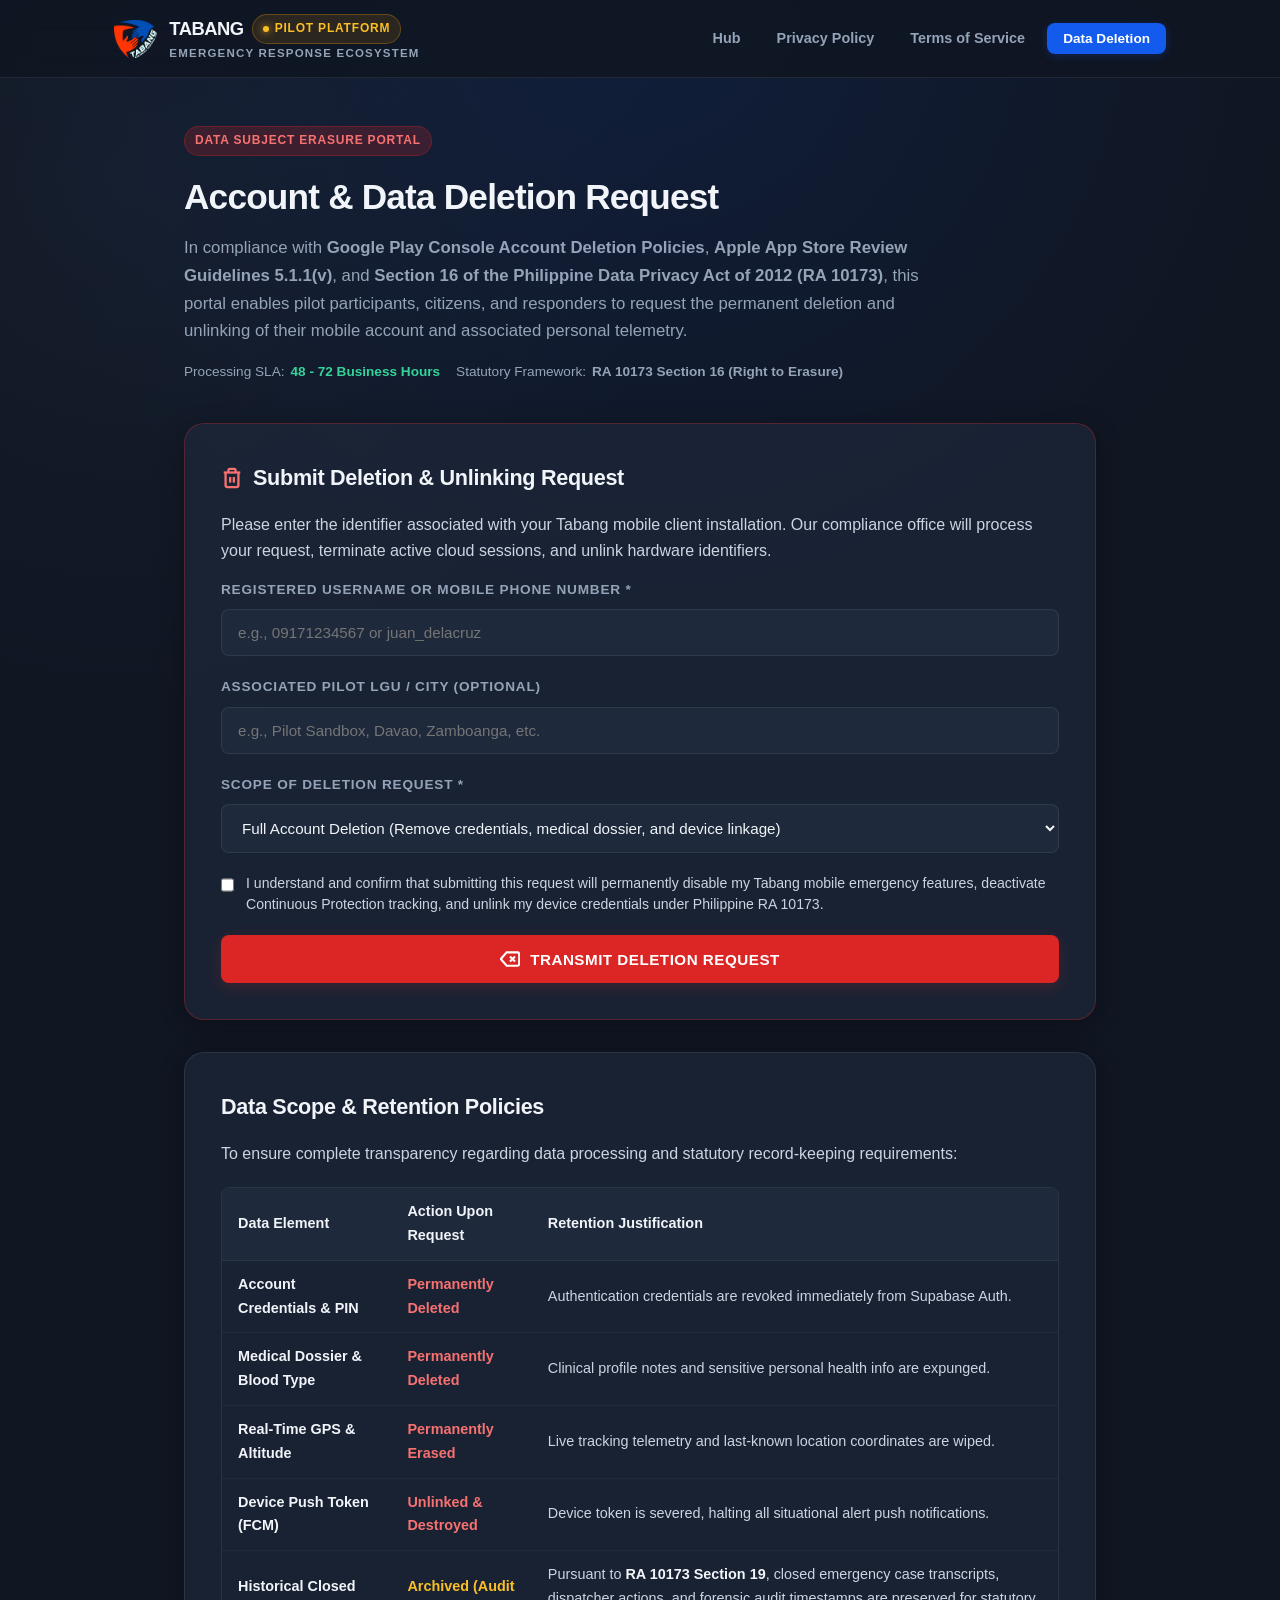
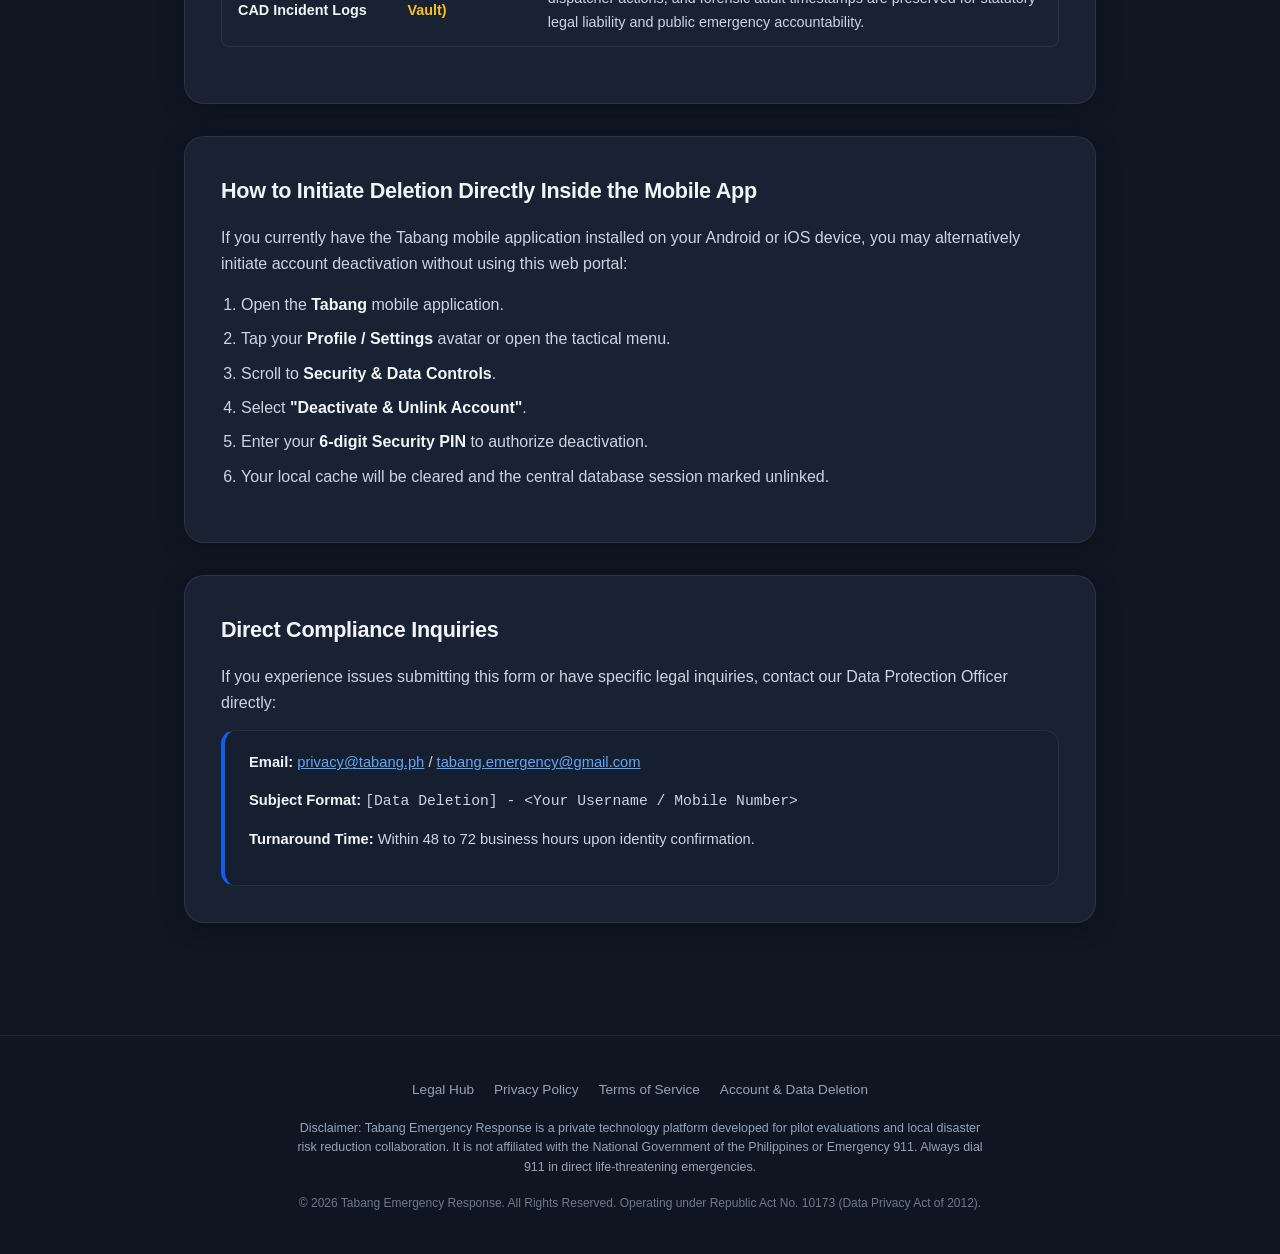
==== deletion.html @ be11c046 "feat: complete legal portal with Privacy Policy, Terms of Service, and Data Deletion form" ====
<!DOCTYPE html>
<html lang="en">
<head>
  <meta charset="UTF-8">
  <meta name="viewport" content="width=device-width, initial-scale=1.0">
  <title>Account & Data Deletion Request - Tabang</title>
  <link rel="stylesheet" href="styles.css">
  <link rel="icon" type="image/png" href="assets/logo_bb_small.png">
</head>
<body>

  <!-- NAVIGATION -->
  <header class="navbar">
    <div class="nav-container">
      <a href="index.html" class="nav-brand">
        <img src="assets/logo_bb.png" alt="Tabang Logo" class="nav-logo">
        <div>
          <div class="nav-brand-title">
            TABANG
            <span class="pill-badge pill-pilot">PILOT PLATFORM</span>
          </div>
          <div class="nav-brand-subtitle">Emergency Response Ecosystem</div>
        </div>
      </a>
      <nav>
        <ul class="nav-links">
          <li><a href="index.html" class="nav-link">Hub</a></li>
          <li><a href="privacy.html" class="nav-link">Privacy Policy</a></li>
          <li><a href="terms.html" class="nav-link">Terms of Service</a></li>
          <li><a href="deletion.html" class="nav-btn-highlight active">Data Deletion</a></li>
        </ul>
      </nav>
    </div>
  </header>

  <!-- MAIN WRAPPER -->
  <main class="main-wrapper">
    <div class="hero-header">
      <div class="pill-badge pill-red">DATA SUBJECT ERASURE PORTAL</div>
      <h1>Account & Data Deletion Request</h1>
      <p>
        In compliance with <strong>Google Play Console Account Deletion Policies</strong>, <strong>Apple App Store Review Guidelines 5.1.1(v)</strong>, and <strong>Section 16 of the Philippine Data Privacy Act of 2012 (RA 10173)</strong>, this portal enables pilot participants, citizens, and responders to request the permanent deletion and unlinking of their mobile account and associated personal telemetry.
      </p>
      <div class="meta-info">
        <div class="meta-item"><span>Processing SLA:</span> <strong style="color: #34d399;">48 - 72 Business Hours</strong></div>
        <div class="meta-item"><span>Statutory Framework:</span> <strong>RA 10173 Section 16 (Right to Erasure)</strong></div>
      </div>
    </div>

    <!-- SUBMISSION STATUS NOTICE CONTAINER -->
    <div id="deletionStatus"></div>

    <!-- INTERACTIVE SUBMISSION FORM CARD -->
    <section class="legal-card" style="border-color: rgba(220, 38, 38, 0.3);">
      <h2>
        <svg width="22" height="22" viewBox="0 0 24 24" fill="none" stroke="#f87171" stroke-width="2.5"><polyline points="3 6 5 6 21 6"></polyline><path d="M19 6v14a2 2 0 0 1-2 2H7a2 2 0 0 1-2-2V6m3 0V4a2 2 0 0 1 2-2h4a2 2 0 0 1 2 2v2"></path><line x1="10" y1="11" x2="10" y2="17"></line><line x1="14" y1="11" x2="14" y2="17"></line></svg>
        Submit Deletion & Unlinking Request
      </h2>
      <p>
        Please enter the identifier associated with your Tabang mobile client installation. Our compliance office will process your request, terminate active cloud sessions, and unlink hardware identifiers.
      </p>

      <form id="deletionForm">
        <div class="form-group">
          <label class="form-label" for="userIdentifier">Registered Username or Mobile Phone Number *</label>
          <input type="text" id="userIdentifier" class="form-input" placeholder="e.g., 09171234567 or juan_delacruz" required>
        </div>

        <div class="form-group">
          <label class="form-label" for="lguName">Associated Pilot LGU / City (Optional)</label>
          <input type="text" id="lguName" class="form-input" placeholder="e.g., Pilot Sandbox, Davao, Zamboanga, etc.">
        </div>

        <div class="form-group">
          <label class="form-label" for="requestType">Scope of Deletion Request *</label>
          <select id="requestType" class="form-select">
            <option value="FULL_ACCOUNT_DELETION">Full Account Deletion (Remove credentials, medical dossier, and device linkage)</option>
            <option value="DEVICE_UNLINK">Device Unlinking (Disconnect smartphone and clear FCM push tokens)</option>
            <option value="HEALTH_TELEMETRY_ERASURE">Medical Dossier Erasure (Clear blood type and medical history notes)</option>
          </select>
        </div>

        <div class="form-checkbox-wrapper">
          <input type="checkbox" id="confirmCheck" class="form-checkbox" required>
          <label class="form-checkbox-label" for="confirmCheck">
            I understand and confirm that submitting this request will permanently disable my Tabang mobile emergency features, deactivate Continuous Protection tracking, and unlink my device credentials under Philippine RA 10173.
          </label>
        </div>

        <button type="submit" class="btn-submit">
          <svg width="20" height="20" viewBox="0 0 24 24" fill="none" stroke="currentColor" stroke-width="2.5"><path d="M21 4H8l-7 8 7 8h13a2 2 0 0 0 2-2V6a2 2 0 0 0-2-2z"></path><line x1="18" y1="9" x2="12" y2="15"></line><line x1="12" y1="9" x2="18" y2="15"></line></svg>
          Transmit Deletion Request
        </button>
      </form>
    </section>

    <!-- WHAT GETS DELETED VS WHAT IS RETAINED -->
    <section class="legal-card">
      <h2>Data Scope & Retention Policies</h2>
      <p>
        To ensure complete transparency regarding data processing and statutory record-keeping requirements:
      </p>

      <div class="data-table-wrapper">
        <table class="data-table">
          <thead>
            <tr>
              <th>Data Element</th>
              <th>Action Upon Request</th>
              <th>Retention Justification</th>
            </tr>
          </thead>
          <tbody>
            <tr>
              <td><strong>Account Credentials & PIN</strong></td>
              <td><span style="color: #f87171; font-weight: bold;">Permanently Deleted</span></td>
              <td>Authentication credentials are revoked immediately from Supabase Auth.</td>
            </tr>
            <tr>
              <td><strong>Medical Dossier & Blood Type</strong></td>
              <td><span style="color: #f87171; font-weight: bold;">Permanently Deleted</span></td>
              <td>Clinical profile notes and sensitive personal health info are expunged.</td>
            </tr>
            <tr>
              <td><strong>Real-Time GPS & Altitude</strong></td>
              <td><span style="color: #f87171; font-weight: bold;">Permanently Erased</span></td>
              <td>Live tracking telemetry and last-known location coordinates are wiped.</td>
            </tr>
            <tr>
              <td><strong>Device Push Token (FCM)</strong></td>
              <td><span style="color: #f87171; font-weight: bold;">Unlinked & Destroyed</span></td>
              <td>Device token is severed, halting all situational alert push notifications.</td>
            </tr>
            <tr>
              <td><strong>Historical Closed CAD Incident Logs</strong></td>
              <td><span style="color: #fbbf24; font-weight: bold;">Archived (Audit Vault)</span></td>
              <td>Pursuant to <strong>RA 10173 Section 19</strong>, closed emergency case transcripts, dispatcher actions, and forensic audit timestamps are preserved for statutory legal liability and public emergency accountability.</td>
            </tr>
          </tbody>
        </table>
      </div>
    </section>

    <!-- ALTERNATIVE IN-APP METHOD -->
    <section class="legal-card">
      <h2>How to Initiate Deletion Directly Inside the Mobile App</h2>
      <p>
        If you currently have the Tabang mobile application installed on your Android or iOS device, you may alternatively initiate account deactivation without using this web portal:
      </p>
      <ol>
        <li>Open the <strong>Tabang</strong> mobile application.</li>
        <li>Tap your <strong>Profile / Settings</strong> avatar or open the tactical menu.</li>
        <li>Scroll to <strong>Security & Data Controls</strong>.</li>
        <li>Select <strong>"Deactivate & Unlink Account"</strong>.</li>
        <li>Enter your <strong>6-digit Security PIN</strong> to authorize deactivation.</li>
        <li>Your local cache will be cleared and the central database session marked unlinked.</li>
      </ol>
    </section>

    <!-- COMPLIANCE CONTACT -->
    <section class="legal-card">
      <h2>Direct Compliance Inquiries</h2>
      <p>
        If you experience issues submitting this form or have specific legal inquiries, contact our Data Protection Officer directly:
      </p>
      <div class="callout-box" style="margin-bottom: 0;">
        <p><strong>Email:</strong> <a href="mailto:privacy@tabang.ph" style="color: #60a5fa;">privacy@tabang.ph</a> / <a href="mailto:tabang.emergency@gmail.com" style="color: #60a5fa;">tabang.emergency@gmail.com</a></p>
        <p><strong>Subject Format:</strong> <code>[Data Deletion] - &lt;Your Username / Mobile Number&gt;</code></p>
        <p><strong>Turnaround Time:</strong> Within 48 to 72 business hours upon identity confirmation.</p>
      </div>
    </section>
  </main>

  <!-- FOOTER -->
  <footer class="footer">
    <div class="footer-container">
      <ul class="footer-links">
        <li><a href="index.html">Legal Hub</a></li>
        <li><a href="privacy.html">Privacy Policy</a></li>
        <li><a href="terms.html">Terms of Service</a></li>
        <li><a href="deletion.html">Account & Data Deletion</a></li>
      </ul>
      <p class="footer-disclaimer">
        Disclaimer: Tabang Emergency Response is a private technology platform developed for pilot evaluations and local disaster risk reduction collaboration. It is not affiliated with the National Government of the Philippines or Emergency 911. Always dial 911 in direct life-threatening emergencies.
      </p>
      <div class="footer-copy">
        &copy; 2026 Tabang Emergency Response. All Rights Reserved. Operating under Republic Act No. 10173 (Data Privacy Act of 2012).
      </div>
    </div>
  </footer>

  <script src="script.js"></script>
</body>
</html>
---- styles.css ----
:root {
  --bg-dark: #101622;
  --bg-surface: #1e293b;
  --bg-surface-elevated: #161f30;
  --bg-card: rgba(30, 41, 59, 0.7);
  --border-subtle: rgba(255, 255, 255, 0.08);
  --border-active: rgba(19, 91, 236, 0.4);
  
  --primary-blue: #135bec;
  --primary-blue-hover: #1d68fc;
  --primary-blue-glow: rgba(19, 91, 236, 0.25);
  
  --accent-red: #dc2626;
  --accent-red-glow: rgba(220, 38, 38, 0.2);
  --accent-amber: #f59e0b;
  --accent-green: #10b981;
  
  --text-primary: #f1f5f9;
  --text-secondary: #cbd5e1;
  --text-muted: #94a3b8;
  
  --radius-sm: 8px;
  --radius-md: 14px;
  --radius-lg: 20px;
  --radius-full: 9999px;
  
  --font-family: -apple-system, BlinkMacSystemFont, 'Segoe UI', Roboto, Helvetica, Arial, sans-serif;
  --font-mono: ui-monospace, SFMono-Regular, Menlo, Monaco, Consolas, monospace;
}

* {
  box-sizing: border-box;
  margin: 0;
  padding: 0;
}

html {
  scroll-behavior: smooth;
}

body {
  background-color: var(--bg-dark);
  background-image: 
    radial-gradient(circle at 50% 0%, rgba(19, 91, 236, 0.12) 0%, transparent 60%),
    radial-gradient(circle at 10% 20%, rgba(30, 41, 59, 0.4) 0%, transparent 40%);
  background-attachment: fixed;
  color: var(--text-secondary);
  font-family: var(--font-family);
  font-size: 16px;
  line-height: 1.65;
  min-height: 100vh;
  display: flex;
  flex-direction: column;
  -webkit-font-smoothing: antialiased;
}

/* NAVBAR */
.navbar {
  position: sticky;
  top: 0;
  z-index: 100;
  background: rgba(16, 22, 34, 0.85);
  backdrop-filter: blur(16px);
  -webkit-backdrop-filter: blur(16px);
  border-bottom: 1px solid var(--border-subtle);
}

.nav-container {
  max-width: 1100px;
  margin: 0 auto;
  padding: 14px 24px;
  display: flex;
  align-items: center;
  justify-content: space-between;
}

.nav-brand {
  display: flex;
  align-items: center;
  gap: 12px;
  text-decoration: none;
  color: var(--text-primary);
}

.nav-logo {
  height: 38px;
  width: auto;
  object-fit: contain;
}

.nav-brand-title {
  font-size: 1.15rem;
  font-weight: 900;
  letter-spacing: -0.5px;
  color: var(--text-primary);
  display: flex;
  align-items: center;
  gap: 8px;
}

.nav-brand-subtitle {
  font-size: 0.72rem;
  font-weight: 700;
  letter-spacing: 1.2px;
  text-transform: uppercase;
  color: var(--text-muted);
}

.nav-links {
  display: flex;
  align-items: center;
  gap: 8px;
  list-style: none;
}

.nav-link {
  color: var(--text-muted);
  text-decoration: none;
  font-size: 0.9rem;
  font-weight: 600;
  padding: 8px 14px;
  border-radius: var(--radius-sm);
  transition: all 0.2s ease;
}

.nav-link:hover {
  color: var(--text-primary);
  background: rgba(255, 255, 255, 0.05);
}

.nav-link.active {
  color: var(--text-primary);
  background: var(--bg-surface);
  border: 1px solid var(--border-active);
}

.nav-btn-highlight {
  color: #fff;
  background: var(--primary-blue);
  border-radius: var(--radius-sm);
  padding: 8px 16px;
  font-weight: 700;
  font-size: 0.85rem;
  text-decoration: none;
  transition: all 0.2s ease;
  box-shadow: 0 2px 10px var(--primary-blue-glow);
}

.nav-btn-highlight:hover {
  background: var(--primary-blue-hover);
  box-shadow: 0 4px 16px var(--primary-blue-glow);
  transform: translateY(-1px);
}

/* BADGES & PILLS */
.pill-badge {
  display: inline-flex;
  align-items: center;
  gap: 6px;
  font-size: 0.75rem;
  font-weight: 700;
  text-transform: uppercase;
  letter-spacing: 0.8px;
  padding: 4px 10px;
  border-radius: var(--radius-full);
}

.pill-pilot {
  background: rgba(245, 158, 11, 0.12);
  color: #fbbf24;
  border: 1px solid rgba(245, 158, 11, 0.3);
}

.pill-pilot::before {
  content: "";
  display: inline-block;
  width: 6px;
  height: 6px;
  border-radius: 50%;
  background: #fbbf24;
  box-shadow: 0 0 8px #fbbf24;
}

.pill-legal {
  background: rgba(19, 91, 236, 0.12);
  color: #60a5fa;
  border: 1px solid var(--border-active);
}

.pill-red {
  background: var(--accent-red-glow);
  color: #f87171;
  border: 1px solid rgba(220, 38, 38, 0.3);
}

/* MAIN CONTAINER */
.main-wrapper {
  max-width: 960px;
  margin: 0 auto;
  padding: 48px 24px 80px;
  flex: 1;
  width: 100%;
}

/* HERO SECTION */
.hero-header {
  margin-bottom: 40px;
  text-align: left;
}

.hero-header h1 {
  font-size: 2.2rem;
  font-weight: 900;
  letter-spacing: -0.8px;
  color: var(--text-primary);
  margin-top: 12px;
  margin-bottom: 8px;
}

.hero-header p {
  color: var(--text-muted);
  font-size: 1.05rem;
  max-width: 780px;
}

.meta-info {
  display: flex;
  flex-wrap: wrap;
  align-items: center;
  gap: 16px;
  margin-top: 16px;
  font-size: 0.85rem;
  color: var(--text-muted);
}

.meta-item {
  display: flex;
  align-items: center;
  gap: 6px;
}

/* NOTICE / ALERT BOXES */
.callout-box {
  background: var(--bg-surface-elevated);
  border: 1px solid var(--border-subtle);
  border-left: 4px solid var(--primary-blue);
  border-radius: var(--radius-md);
  padding: 20px 24px;
  margin-bottom: 32px;
}

.callout-box.pilot-warning {
  border-left-color: var(--accent-amber);
  background: rgba(245, 158, 11, 0.05);
  border-color: rgba(245, 158, 11, 0.2);
}

.callout-box.danger {
  border-left-color: var(--accent-red);
  background: rgba(220, 38, 38, 0.05);
  border-color: rgba(220, 38, 38, 0.2);
}

.callout-title {
  font-size: 0.95rem;
  font-weight: 800;
  text-transform: uppercase;
  letter-spacing: 0.6px;
  color: var(--text-primary);
  margin-bottom: 6px;
  display: flex;
  align-items: center;
  gap: 8px;
}

.callout-box.pilot-warning .callout-title {
  color: #fbbf24;
}

.callout-box.danger .callout-title {
  color: #f87171;
}

.callout-box p {
  font-size: 0.92rem;
  line-height: 1.6;
  color: var(--text-secondary);
}

/* CARDS & CONTENT SECTIONS */
.legal-card {
  background: var(--bg-card);
  border: 1px solid var(--border-subtle);
  border-radius: var(--radius-lg);
  padding: 36px;
  margin-bottom: 32px;
  box-shadow: 0 4px 24px rgba(0, 0, 0, 0.3);
}

.legal-card h2 {
  font-size: 1.35rem;
  font-weight: 800;
  color: var(--text-primary);
  letter-spacing: -0.3px;
  margin-top: 0;
  margin-bottom: 16px;
  display: flex;
  align-items: center;
  gap: 10px;
}

.legal-card h3 {
  font-size: 1.1rem;
  font-weight: 700;
  color: var(--text-primary);
  margin-top: 24px;
  margin-bottom: 10px;
}

.legal-card p {
  margin-bottom: 14px;
  color: var(--text-secondary);
}

.legal-card ul, .legal-card ol {
  margin-left: 20px;
  margin-bottom: 16px;
}

.legal-card li {
  margin-bottom: 8px;
  color: var(--text-secondary);
}

.legal-card strong {
  color: var(--text-primary);
}

/* TABLE STYLING */
.data-table-wrapper {
  overflow-x: auto;
  margin: 20px 0;
  border-radius: var(--radius-sm);
  border: 1px solid var(--border-subtle);
}

table.data-table {
  width: 100%;
  border-collapse: collapse;
  font-size: 0.9rem;
  text-align: left;
}

table.data-table th {
  background: var(--bg-surface);
  color: var(--text-primary);
  font-weight: 700;
  padding: 12px 16px;
  border-bottom: 1px solid var(--border-subtle);
}

table.data-table td {
  padding: 12px 16px;
  border-bottom: 1px solid rgba(255, 255, 255, 0.04);
  color: var(--text-secondary);
}

table.data-table tr:last-child td {
  border-bottom: none;
}

/* FORMS */
.form-group {
  margin-bottom: 20px;
}

.form-label {
  display: block;
  font-size: 0.85rem;
  font-weight: 700;
  text-transform: uppercase;
  letter-spacing: 0.8px;
  color: var(--text-muted);
  margin-bottom: 8px;
}

.form-input, .form-select, .form-textarea {
  width: 100%;
  padding: 14px 16px;
  background: var(--bg-surface);
  border: 1px solid var(--border-subtle);
  border-radius: var(--radius-sm);
  color: var(--text-primary);
  font-family: inherit;
  font-size: 0.95rem;
  transition: all 0.2s ease;
}

.form-input:focus, .form-select:focus, .form-textarea:focus {
  outline: none;
  border-color: var(--primary-blue);
  box-shadow: 0 0 0 3px var(--primary-blue-glow);
  background: #192233;
}

.form-textarea {
  min-height: 100px;
  resize: vertical;
}

.form-checkbox-wrapper {
  display: flex;
  align-items: flex-start;
  gap: 12px;
  margin: 20px 0;
}

.form-checkbox {
  width: 18px;
  height: 18px;
  margin-top: 3px;
  accent-color: var(--primary-blue);
  cursor: pointer;
}

.form-checkbox-label {
  font-size: 0.88rem;
  color: var(--text-secondary);
  cursor: pointer;
  line-height: 1.5;
}

.btn-submit {
  display: inline-flex;
  align-items: center;
  justify-content: center;
  gap: 10px;
  width: 100%;
  padding: 14px 24px;
  background: var(--accent-red);
  color: #fff;
  border: none;
  border-radius: var(--radius-sm);
  font-size: 0.95rem;
  font-weight: 800;
  letter-spacing: 0.5px;
  text-transform: uppercase;
  cursor: pointer;
  transition: all 0.2s ease;
  box-shadow: 0 4px 16px var(--accent-red-glow);
}

.btn-submit:hover {
  background: #ef4444;
  transform: translateY(-1px);
}

/* HUB TILES */
.hub-grid {
  display: grid;
  grid-template-columns: repeat(auto-fit, minmax(280px, 1fr));
  gap: 20px;
  margin: 32px 0;
}

.hub-card {
  background: var(--bg-surface-elevated);
  border: 1px solid var(--border-subtle);
  border-radius: var(--radius-md);
  padding: 24px;
  text-decoration: none;
  color: inherit;
  transition: all 0.2s ease;
  display: flex;
  flex-direction: column;
  justify-content: space-between;
}

.hub-card:hover {
  border-color: var(--border-active);
  transform: translateY(-3px);
  box-shadow: 0 8px 24px rgba(0, 0, 0, 0.4);
}

.hub-icon {
  font-size: 2rem;
  margin-bottom: 12px;
}

.hub-title {
  font-size: 1.2rem;
  font-weight: 800;
  color: var(--text-primary);
  margin-bottom: 8px;
}

.hub-desc {
  font-size: 0.88rem;
  color: var(--text-muted);
  line-height: 1.5;
  margin-bottom: 16px;
  flex: 1;
}

.hub-action {
  font-size: 0.82rem;
  font-weight: 700;
  color: #60a5fa;
  text-transform: uppercase;
  letter-spacing: 0.6px;
  display: flex;
  align-items: center;
  gap: 4px;
}

/* FOOTER */
.footer {
  background: rgba(16, 22, 34, 0.95);
  border-top: 1px solid var(--border-subtle);
  padding: 40px 24px;
  margin-top: auto;
}

.footer-container {
  max-width: 1100px;
  margin: 0 auto;
  display: flex;
  flex-direction: column;
  align-items: center;
  text-align: center;
  gap: 16px;
}

.footer-links {
  display: flex;
  flex-wrap: wrap;
  justify-content: center;
  gap: 20px;
  list-style: none;
}

.footer-links a {
  color: var(--text-muted);
  text-decoration: none;
  font-size: 0.85rem;
  transition: color 0.2s;
}

.footer-links a:hover {
  color: var(--text-primary);
}

.footer-disclaimer {
  font-size: 0.78rem;
  color: var(--text-muted);
  max-width: 700px;
  line-height: 1.6;
}

.footer-copy {
  font-size: 0.75rem;
  color: var(--text-muted);
  opacity: 0.7;
}

/* RESPONSIVE */
@media (max-width: 768px) {
  .nav-container {
    flex-direction: column;
    gap: 14px;
    align-items: flex-start;
  }
  
  .nav-links {
    width: 100%;
    overflow-x: auto;
    padding-bottom: 4px;
  }
  
  .hero-header h1 {
    font-size: 1.75rem;
  }
  
  .legal-card {
    padding: 24px;
  }
}
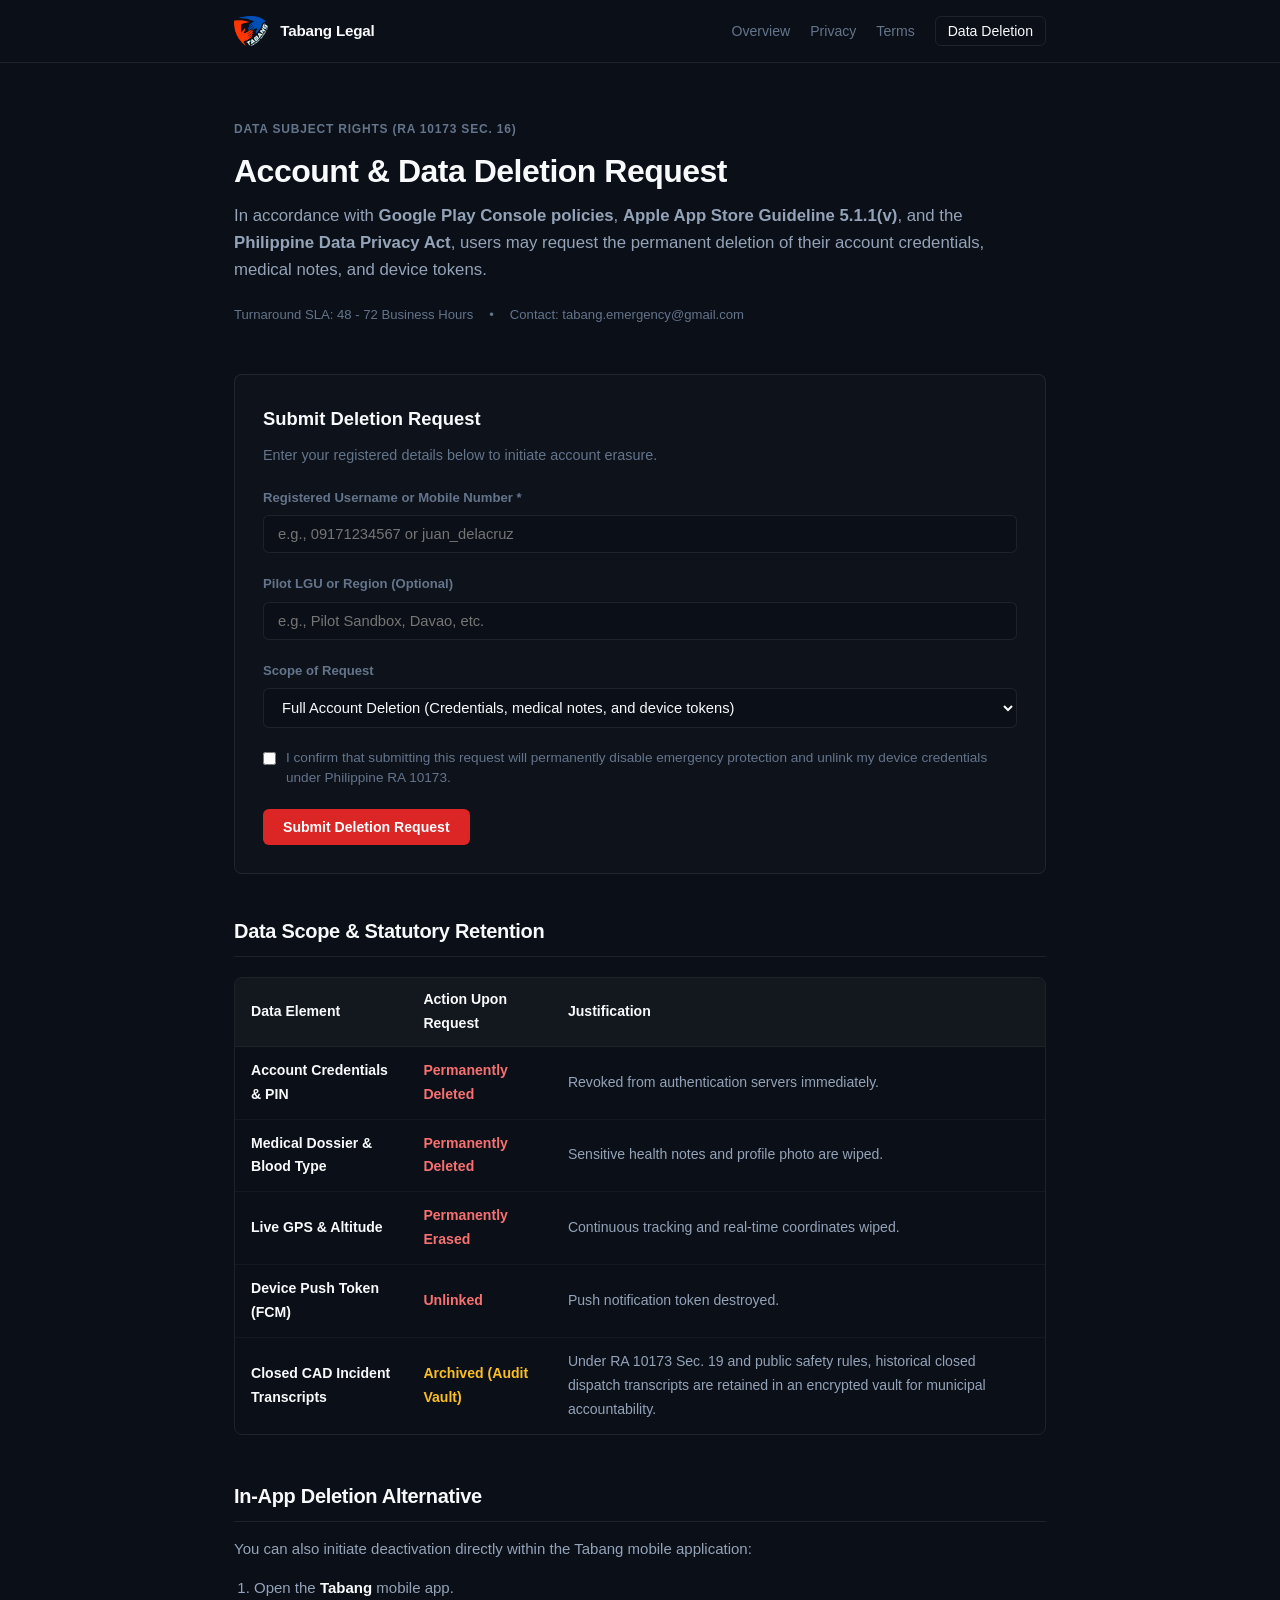
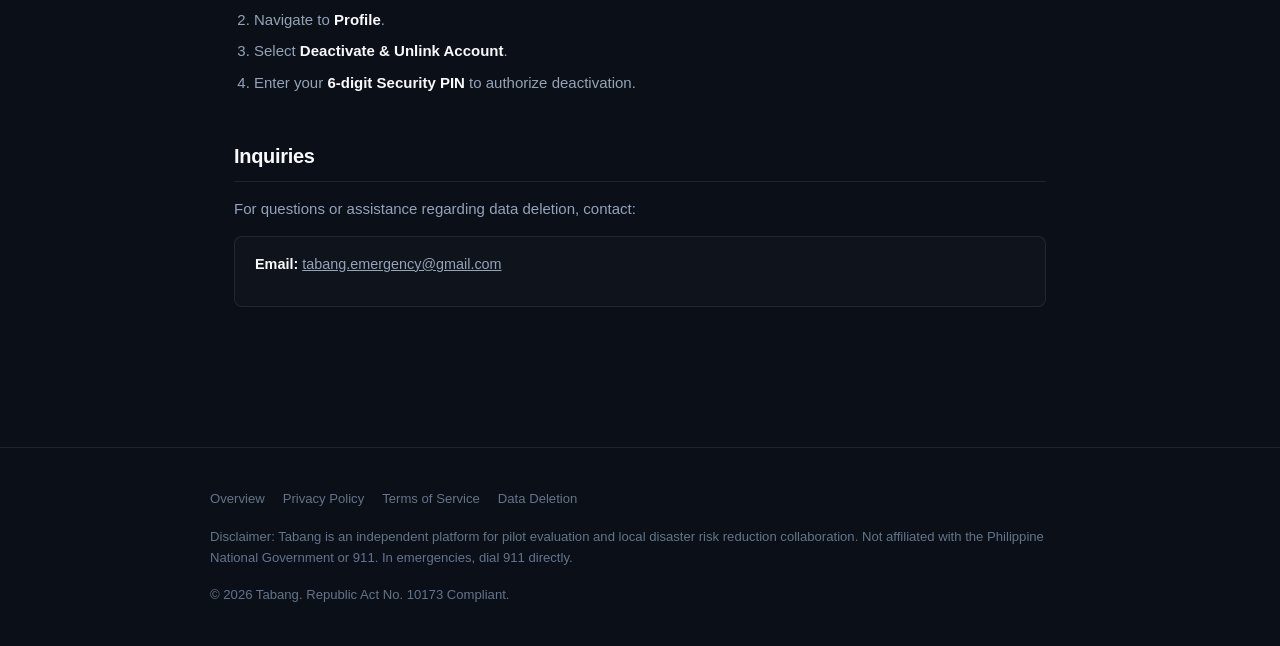
==== commit 7bfc808b: "refactor: apply minimalist aesthetic and consolidate contact to tabang.emergency@gmail.com" ====
--- a/deletion.html
+++ b/deletion.html
@@ -3,170 +3,144 @@
 <head>
   <meta charset="UTF-8">
   <meta name="viewport" content="width=device-width, initial-scale=1.0">
-  <title>Account & Data Deletion Request - Tabang</title>
+  <title>Account & Data Deletion - Tabang</title>
   <link rel="stylesheet" href="styles.css">
   <link rel="icon" type="image/png" href="assets/logo_bb_small.png">
 </head>
 <body>
 
-  <!-- NAVIGATION -->
+  <!-- NAVBAR -->
   <header class="navbar">
     <div class="nav-container">
       <a href="index.html" class="nav-brand">
         <img src="assets/logo_bb.png" alt="Tabang Logo" class="nav-logo">
-        <div>
-          <div class="nav-brand-title">
-            TABANG
-            <span class="pill-badge pill-pilot">PILOT PLATFORM</span>
-          </div>
-          <div class="nav-brand-subtitle">Emergency Response Ecosystem</div>
-        </div>
+        <span class="nav-brand-text">Tabang Legal</span>
       </a>
       <nav>
         <ul class="nav-links">
-          <li><a href="index.html" class="nav-link">Hub</a></li>
-          <li><a href="privacy.html" class="nav-link">Privacy Policy</a></li>
-          <li><a href="terms.html" class="nav-link">Terms of Service</a></li>
-          <li><a href="deletion.html" class="nav-btn-highlight active">Data Deletion</a></li>
+          <li><a href="index.html" class="nav-link">Overview</a></li>
+          <li><a href="privacy.html" class="nav-link">Privacy</a></li>
+          <li><a href="terms.html" class="nav-link">Terms</a></li>
+          <li><a href="deletion.html" class="nav-link-cta active">Data Deletion</a></li>
         </ul>
       </nav>
     </div>
   </header>
 
-  <!-- MAIN WRAPPER -->
+  <!-- MAIN CONTENT -->
   <main class="main-wrapper">
-    <div class="hero-header">
-      <div class="pill-badge pill-red">DATA SUBJECT ERASURE PORTAL</div>
+    <div class="header">
+      <div class="header-tag">Data Subject Rights (RA 10173 Sec. 16)</div>
       <h1>Account & Data Deletion Request</h1>
       <p>
-        In compliance with <strong>Google Play Console Account Deletion Policies</strong>, <strong>Apple App Store Review Guidelines 5.1.1(v)</strong>, and <strong>Section 16 of the Philippine Data Privacy Act of 2012 (RA 10173)</strong>, this portal enables pilot participants, citizens, and responders to request the permanent deletion and unlinking of their mobile account and associated personal telemetry.
+        In accordance with <strong>Google Play Console policies</strong>, <strong>Apple App Store Guideline 5.1.1(v)</strong>, and the <strong>Philippine Data Privacy Act</strong>, users may request the permanent deletion of their account credentials, medical notes, and device tokens.
       </p>
-      <div class="meta-info">
-        <div class="meta-item"><span>Processing SLA:</span> <strong style="color: #34d399;">48 - 72 Business Hours</strong></div>
-        <div class="meta-item"><span>Statutory Framework:</span> <strong>RA 10173 Section 16 (Right to Erasure)</strong></div>
+      <div class="header-meta">
+        <span>Turnaround SLA: 48 - 72 Business Hours</span>
+        <span>•</span>
+        <span>Contact: tabang.emergency@gmail.com</span>
       </div>
     </div>
 
-    <!-- SUBMISSION STATUS NOTICE CONTAINER -->
     <div id="deletionStatus"></div>
 
-    <!-- INTERACTIVE SUBMISSION FORM CARD -->
-    <section class="legal-card" style="border-color: rgba(220, 38, 38, 0.3);">
-      <h2>
-        <svg width="22" height="22" viewBox="0 0 24 24" fill="none" stroke="#f87171" stroke-width="2.5"><polyline points="3 6 5 6 21 6"></polyline><path d="M19 6v14a2 2 0 0 1-2 2H7a2 2 0 0 1-2-2V6m3 0V4a2 2 0 0 1 2-2h4a2 2 0 0 1 2 2v2"></path><line x1="10" y1="11" x2="10" y2="17"></line><line x1="14" y1="11" x2="14" y2="17"></line></svg>
-        Submit Deletion & Unlinking Request
-      </h2>
-      <p>
-        Please enter the identifier associated with your Tabang mobile client installation. Our compliance office will process your request, terminate active cloud sessions, and unlink hardware identifiers.
-      </p>
+    <!-- MINIMALIST FORM BOX -->
+    <div class="form-box">
+      <h2 style="font-size: 1.15rem; font-weight: 700; color: var(--text); margin-bottom: 8px;">Submit Deletion Request</h2>
+      <p style="font-size: 0.9rem; color: var(--text-muted); margin-bottom: 20px;">Enter your registered details below to initiate account erasure.</p>
 
       <form id="deletionForm">
         <div class="form-group">
-          <label class="form-label" for="userIdentifier">Registered Username or Mobile Phone Number *</label>
+          <label class="form-label" for="userIdentifier">Registered Username or Mobile Number *</label>
           <input type="text" id="userIdentifier" class="form-input" placeholder="e.g., 09171234567 or juan_delacruz" required>
         </div>
 
         <div class="form-group">
-          <label class="form-label" for="lguName">Associated Pilot LGU / City (Optional)</label>
-          <input type="text" id="lguName" class="form-input" placeholder="e.g., Pilot Sandbox, Davao, Zamboanga, etc.">
+          <label class="form-label" for="lguName">Pilot LGU or Region (Optional)</label>
+          <input type="text" id="lguName" class="form-input" placeholder="e.g., Pilot Sandbox, Davao, etc.">
         </div>
 
         <div class="form-group">
-          <label class="form-label" for="requestType">Scope of Deletion Request *</label>
+          <label class="form-label" for="requestType">Scope of Request</label>
           <select id="requestType" class="form-select">
-            <option value="FULL_ACCOUNT_DELETION">Full Account Deletion (Remove credentials, medical dossier, and device linkage)</option>
-            <option value="DEVICE_UNLINK">Device Unlinking (Disconnect smartphone and clear FCM push tokens)</option>
-            <option value="HEALTH_TELEMETRY_ERASURE">Medical Dossier Erasure (Clear blood type and medical history notes)</option>
+            <option value="FULL_ACCOUNT_DELETION">Full Account Deletion (Credentials, medical notes, and device tokens)</option>
+            <option value="DEVICE_UNLINK">Device Unlinking (Sever push notifications & disconnect device)</option>
+            <option value="MEDICAL_NOTES_PURGE">Medical Dossier Erasure (Clear blood type & medical history)</option>
           </select>
         </div>
 
-        <div class="form-checkbox-wrapper">
-          <input type="checkbox" id="confirmCheck" class="form-checkbox" required>
-          <label class="form-checkbox-label" for="confirmCheck">
-            I understand and confirm that submitting this request will permanently disable my Tabang mobile emergency features, deactivate Continuous Protection tracking, and unlink my device credentials under Philippine RA 10173.
+        <div class="checkbox-group">
+          <input type="checkbox" id="confirmCheck" required>
+          <label class="checkbox-label" for="confirmCheck">
+            I confirm that submitting this request will permanently disable emergency protection and unlink my device credentials under Philippine RA 10173.
           </label>
         </div>
 
-        <button type="submit" class="btn-submit">
-          <svg width="20" height="20" viewBox="0 0 24 24" fill="none" stroke="currentColor" stroke-width="2.5"><path d="M21 4H8l-7 8 7 8h13a2 2 0 0 0 2-2V6a2 2 0 0 0-2-2z"></path><line x1="18" y1="9" x2="12" y2="15"></line><line x1="12" y1="9" x2="18" y2="15"></line></svg>
-          Transmit Deletion Request
-        </button>
+        <button type="submit" class="btn btn-danger">Submit Deletion Request</button>
       </form>
-    </section>
+    </div>
 
-    <!-- WHAT GETS DELETED VS WHAT IS RETAINED -->
-    <section class="legal-card">
-      <h2>Data Scope & Retention Policies</h2>
-      <p>
-        To ensure complete transparency regarding data processing and statutory record-keeping requirements:
-      </p>
-
-      <div class="data-table-wrapper">
-        <table class="data-table">
+    <!-- RETENTION DISCLOSURE -->
+    <section class="section">
+      <h2>Data Scope & Statutory Retention</h2>
+      <div class="table-wrapper">
+        <table>
           <thead>
             <tr>
               <th>Data Element</th>
               <th>Action Upon Request</th>
-              <th>Retention Justification</th>
+              <th>Justification</th>
             </tr>
           </thead>
           <tbody>
             <tr>
               <td><strong>Account Credentials & PIN</strong></td>
-              <td><span style="color: #f87171; font-weight: bold;">Permanently Deleted</span></td>
-              <td>Authentication credentials are revoked immediately from Supabase Auth.</td>
+              <td><span style="color: #f87171; font-weight: 600;">Permanently Deleted</span></td>
+              <td>Revoked from authentication servers immediately.</td>
             </tr>
             <tr>
               <td><strong>Medical Dossier & Blood Type</strong></td>
-              <td><span style="color: #f87171; font-weight: bold;">Permanently Deleted</span></td>
-              <td>Clinical profile notes and sensitive personal health info are expunged.</td>
+              <td><span style="color: #f87171; font-weight: 600;">Permanently Deleted</span></td>
+              <td>Sensitive health notes and profile photo are wiped.</td>
             </tr>
             <tr>
-              <td><strong>Real-Time GPS & Altitude</strong></td>
-              <td><span style="color: #f87171; font-weight: bold;">Permanently Erased</span></td>
-              <td>Live tracking telemetry and last-known location coordinates are wiped.</td>
+              <td><strong>Live GPS & Altitude</strong></td>
+              <td><span style="color: #f87171; font-weight: 600;">Permanently Erased</span></td>
+              <td>Continuous tracking and real-time coordinates wiped.</td>
             </tr>
             <tr>
               <td><strong>Device Push Token (FCM)</strong></td>
-              <td><span style="color: #f87171; font-weight: bold;">Unlinked & Destroyed</span></td>
-              <td>Device token is severed, halting all situational alert push notifications.</td>
+              <td><span style="color: #f87171; font-weight: 600;">Unlinked</span></td>
+              <td>Push notification token destroyed.</td>
             </tr>
             <tr>
-              <td><strong>Historical Closed CAD Incident Logs</strong></td>
-              <td><span style="color: #fbbf24; font-weight: bold;">Archived (Audit Vault)</span></td>
-              <td>Pursuant to <strong>RA 10173 Section 19</strong>, closed emergency case transcripts, dispatcher actions, and forensic audit timestamps are preserved for statutory legal liability and public emergency accountability.</td>
+              <td><strong>Closed CAD Incident Transcripts</strong></td>
+              <td><span style="color: #fbbf24; font-weight: 600;">Archived (Audit Vault)</span></td>
+              <td>Under RA 10173 Sec. 19 and public safety rules, historical closed dispatch transcripts are retained in an encrypted vault for municipal accountability.</td>
             </tr>
           </tbody>
         </table>
       </div>
     </section>
 
-    <!-- ALTERNATIVE IN-APP METHOD -->
-    <section class="legal-card">
-      <h2>How to Initiate Deletion Directly Inside the Mobile App</h2>
-      <p>
-        If you currently have the Tabang mobile application installed on your Android or iOS device, you may alternatively initiate account deactivation without using this web portal:
-      </p>
+    <!-- IN-APP INSTRUCTIONS -->
+    <section class="section">
+      <h2>In-App Deletion Alternative</h2>
+      <p>You can also initiate deactivation directly within the Tabang mobile application:</p>
       <ol>
-        <li>Open the <strong>Tabang</strong> mobile application.</li>
-        <li>Tap your <strong>Profile / Settings</strong> avatar or open the tactical menu.</li>
-        <li>Scroll to <strong>Security & Data Controls</strong>.</li>
-        <li>Select <strong>"Deactivate & Unlink Account"</strong>.</li>
+        <li>Open the <strong>Tabang</strong> mobile app.</li>
+        <li>Navigate to <strong>Profile</strong>.</li>
+        <li>Select <strong>Deactivate & Unlink Account</strong>.</li>
         <li>Enter your <strong>6-digit Security PIN</strong> to authorize deactivation.</li>
-        <li>Your local cache will be cleared and the central database session marked unlinked.</li>
       </ol>
     </section>
 
-    <!-- COMPLIANCE CONTACT -->
-    <section class="legal-card">
-      <h2>Direct Compliance Inquiries</h2>
-      <p>
-        If you experience issues submitting this form or have specific legal inquiries, contact our Data Protection Officer directly:
-      </p>
-      <div class="callout-box" style="margin-bottom: 0;">
-        <p><strong>Email:</strong> <a href="mailto:privacy@tabang.ph" style="color: #60a5fa;">privacy@tabang.ph</a> / <a href="mailto:tabang.emergency@gmail.com" style="color: #60a5fa;">tabang.emergency@gmail.com</a></p>
-        <p><strong>Subject Format:</strong> <code>[Data Deletion] - &lt;Your Username / Mobile Number&gt;</code></p>
-        <p><strong>Turnaround Time:</strong> Within 48 to 72 business hours upon identity confirmation.</p>
+    <!-- CONTACT -->
+    <section class="section">
+      <h2>Inquiries</h2>
+      <p>For questions or assistance regarding data deletion, contact:</p>
+      <div class="notice">
+        <p><strong>Email:</strong> <a href="mailto:tabang.emergency@gmail.com" style="text-decoration: underline;">tabang.emergency@gmail.com</a></p>
       </div>
     </section>
   </main>
@@ -174,17 +148,17 @@
   <!-- FOOTER -->
   <footer class="footer">
     <div class="footer-container">
-      <ul class="footer-links">
-        <li><a href="index.html">Legal Hub</a></li>
+      <ul class="footer-nav">
+        <li><a href="index.html">Overview</a></li>
         <li><a href="privacy.html">Privacy Policy</a></li>
         <li><a href="terms.html">Terms of Service</a></li>
-        <li><a href="deletion.html">Account & Data Deletion</a></li>
+        <li><a href="deletion.html">Data Deletion</a></li>
       </ul>
-      <p class="footer-disclaimer">
-        Disclaimer: Tabang Emergency Response is a private technology platform developed for pilot evaluations and local disaster risk reduction collaboration. It is not affiliated with the National Government of the Philippines or Emergency 911. Always dial 911 in direct life-threatening emergencies.
-      </p>
-      <div class="footer-copy">
-        &copy; 2026 Tabang Emergency Response. All Rights Reserved. Operating under Republic Act No. 10173 (Data Privacy Act of 2012).
+      <div class="footer-text">
+        Disclaimer: Tabang is an independent platform for pilot evaluation and local disaster risk reduction collaboration. Not affiliated with the Philippine National Government or 911. In emergencies, dial 911 directly.
+      </div>
+      <div>
+        &copy; 2026 Tabang. Republic Act No. 10173 Compliant.
       </div>
     </div>
   </footer>
--- a/styles.css
+++ b/styles.css
@@ -1,30 +1,18 @@
 :root {
-  --bg-dark: #101622;
-  --bg-surface: #1e293b;
-  --bg-surface-elevated: #161f30;
-  --bg-card: rgba(30, 41, 59, 0.7);
-  --border-subtle: rgba(255, 255, 255, 0.08);
-  --border-active: rgba(19, 91, 236, 0.4);
+  --bg: #0b0f17;
+  --bg-subtle: #111827;
+  --border: rgba(255, 255, 255, 0.08);
+  --border-focus: rgba(255, 255, 255, 0.25);
   
-  --primary-blue: #135bec;
-  --primary-blue-hover: #1d68fc;
-  --primary-blue-glow: rgba(19, 91, 236, 0.25);
+  --text: #f8fafc;
+  --text-secondary: #94a3b8;
+  --text-muted: #64748b;
   
-  --accent-red: #dc2626;
-  --accent-red-glow: rgba(220, 38, 38, 0.2);
-  --accent-amber: #f59e0b;
-  --accent-green: #10b981;
+  --accent: #3b82f6;
+  --accent-subtle: rgba(59, 130, 246, 0.1);
+  --accent-red: #ef4444;
   
-  --text-primary: #f1f5f9;
-  --text-secondary: #cbd5e1;
-  --text-muted: #94a3b8;
-  
-  --radius-sm: 8px;
-  --radius-md: 14px;
-  --radius-lg: 20px;
-  --radius-full: 9999px;
-  
-  --font-family: -apple-system, BlinkMacSystemFont, 'Segoe UI', Roboto, Helvetica, Arial, sans-serif;
+  --font: -apple-system, BlinkMacSystemFont, 'Segoe UI', Roboto, Helvetica, Arial, sans-serif;
   --font-mono: ui-monospace, SFMono-Regular, Menlo, Monaco, Consolas, monospace;
 }
 
@@ -34,20 +22,12 @@
   padding: 0;
 }
 
-html {
-  scroll-behavior: smooth;
-}
-
 body {
-  background-color: var(--bg-dark);
-  background-image: 
-    radial-gradient(circle at 50% 0%, rgba(19, 91, 236, 0.12) 0%, transparent 60%),
-    radial-gradient(circle at 10% 20%, rgba(30, 41, 59, 0.4) 0%, transparent 40%);
-  background-attachment: fixed;
-  color: var(--text-secondary);
-  font-family: var(--font-family);
-  font-size: 16px;
-  line-height: 1.65;
+  background-color: var(--bg);
+  color: var(--text-secondary);
+  font-family: var(--font);
+  font-size: 15px;
+  line-height: 1.7;
   min-height: 100vh;
   display: flex;
   flex-direction: column;
@@ -56,19 +36,17 @@
 
 /* NAVBAR */
 .navbar {
+  border-bottom: 1px solid var(--border);
+  background: var(--bg);
   position: sticky;
   top: 0;
-  z-index: 100;
-  background: rgba(16, 22, 34, 0.85);
-  backdrop-filter: blur(16px);
-  -webkit-backdrop-filter: blur(16px);
-  border-bottom: 1px solid var(--border-subtle);
+  z-index: 50;
 }
 
 .nav-container {
-  max-width: 1100px;
+  max-width: 860px;
   margin: 0 auto;
-  padding: 14px 24px;
+  padding: 16px 24px;
   display: flex;
   align-items: center;
   justify-content: space-between;
@@ -79,509 +57,390 @@
   align-items: center;
   gap: 12px;
   text-decoration: none;
-  color: var(--text-primary);
+  color: var(--text);
 }
 
 .nav-logo {
-  height: 38px;
+  height: 30px;
   width: auto;
-  object-fit: contain;
-}
-
-.nav-brand-title {
-  font-size: 1.15rem;
-  font-weight: 900;
-  letter-spacing: -0.5px;
-  color: var(--text-primary);
+}
+
+.nav-brand-text {
+  font-size: 0.95rem;
+  font-weight: 700;
+  letter-spacing: -0.2px;
+  color: var(--text);
+}
+
+.nav-links {
   display: flex;
   align-items: center;
-  gap: 8px;
-}
-
-.nav-brand-subtitle {
-  font-size: 0.72rem;
-  font-weight: 700;
-  letter-spacing: 1.2px;
-  text-transform: uppercase;
-  color: var(--text-muted);
-}
-
-.nav-links {
-  display: flex;
-  align-items: center;
-  gap: 8px;
+  gap: 20px;
   list-style: none;
 }
 
 .nav-link {
   color: var(--text-muted);
   text-decoration: none;
-  font-size: 0.9rem;
-  font-weight: 600;
-  padding: 8px 14px;
-  border-radius: var(--radius-sm);
-  transition: all 0.2s ease;
-}
-
-.nav-link:hover {
-  color: var(--text-primary);
+  font-size: 0.88rem;
+  font-weight: 500;
+  transition: color 0.15s ease;
+}
+
+.nav-link:hover, .nav-link.active {
+  color: var(--text);
+}
+
+.nav-link-cta {
+  color: var(--text);
+  font-size: 0.88rem;
+  font-weight: 500;
+  text-decoration: none;
+  padding: 6px 12px;
+  border: 1px solid var(--border);
+  border-radius: 6px;
+  transition: all 0.15s ease;
+}
+
+.nav-link-cta:hover {
   background: rgba(255, 255, 255, 0.05);
-}
-
-.nav-link.active {
-  color: var(--text-primary);
-  background: var(--bg-surface);
-  border: 1px solid var(--border-active);
-}
-
-.nav-btn-highlight {
-  color: #fff;
-  background: var(--primary-blue);
-  border-radius: var(--radius-sm);
-  padding: 8px 16px;
-  font-weight: 700;
-  font-size: 0.85rem;
-  text-decoration: none;
-  transition: all 0.2s ease;
-  box-shadow: 0 2px 10px var(--primary-blue-glow);
-}
-
-.nav-btn-highlight:hover {
-  background: var(--primary-blue-hover);
-  box-shadow: 0 4px 16px var(--primary-blue-glow);
-  transform: translateY(-1px);
-}
-
-/* BADGES & PILLS */
-.pill-badge {
-  display: inline-flex;
-  align-items: center;
-  gap: 6px;
-  font-size: 0.75rem;
-  font-weight: 700;
-  text-transform: uppercase;
-  letter-spacing: 0.8px;
-  padding: 4px 10px;
-  border-radius: var(--radius-full);
-}
-
-.pill-pilot {
-  background: rgba(245, 158, 11, 0.12);
-  color: #fbbf24;
-  border: 1px solid rgba(245, 158, 11, 0.3);
-}
-
-.pill-pilot::before {
-  content: "";
-  display: inline-block;
-  width: 6px;
-  height: 6px;
-  border-radius: 50%;
-  background: #fbbf24;
-  box-shadow: 0 0 8px #fbbf24;
-}
-
-.pill-legal {
-  background: rgba(19, 91, 236, 0.12);
-  color: #60a5fa;
-  border: 1px solid var(--border-active);
-}
-
-.pill-red {
-  background: var(--accent-red-glow);
-  color: #f87171;
-  border: 1px solid rgba(220, 38, 38, 0.3);
-}
-
-/* MAIN CONTAINER */
+  border-color: var(--border-focus);
+}
+
+/* MAIN WRAPPER */
 .main-wrapper {
-  max-width: 960px;
+  max-width: 860px;
   margin: 0 auto;
-  padding: 48px 24px 80px;
+  padding: 56px 24px 96px;
   flex: 1;
   width: 100%;
 }
 
-/* HERO SECTION */
-.hero-header {
-  margin-bottom: 40px;
-  text-align: left;
-}
-
-.hero-header h1 {
-  font-size: 2.2rem;
-  font-weight: 900;
-  letter-spacing: -0.8px;
-  color: var(--text-primary);
-  margin-top: 12px;
+/* HEADER */
+.header {
+  margin-bottom: 48px;
+}
+
+.header-tag {
+  font-size: 0.75rem;
+  font-weight: 600;
+  letter-spacing: 0.8px;
+  text-transform: uppercase;
+  color: var(--text-muted);
+  margin-bottom: 12px;
+}
+
+.header h1 {
+  font-size: 2rem;
+  font-weight: 700;
+  letter-spacing: -0.5px;
+  color: var(--text);
+  line-height: 1.25;
+  margin-bottom: 12px;
+}
+
+.header p {
+  font-size: 1.05rem;
+  color: var(--text-secondary);
+  line-height: 1.6;
+}
+
+.header-meta {
+  display: flex;
+  flex-wrap: wrap;
+  gap: 16px;
+  margin-top: 20px;
+  font-size: 0.82rem;
+  color: var(--text-muted);
+}
+
+/* MINIMALIST NOTICE / CALLOUT */
+.notice {
+  border: 1px solid var(--border);
+  border-radius: 8px;
+  padding: 16px 20px;
+  margin-bottom: 36px;
+  background: rgba(255, 255, 255, 0.02);
+}
+
+.notice-warning {
+  border-color: rgba(245, 158, 11, 0.25);
+  background: rgba(245, 158, 11, 0.03);
+}
+
+.notice-danger {
+  border-color: rgba(239, 68, 68, 0.25);
+  background: rgba(239, 68, 68, 0.03);
+}
+
+.notice-title {
+  font-size: 0.82rem;
+  font-weight: 700;
+  letter-spacing: 0.5px;
+  text-transform: uppercase;
+  color: var(--text);
+  margin-bottom: 6px;
+}
+
+.notice p {
+  font-size: 0.9rem;
+  line-height: 1.6;
+  color: var(--text-secondary);
+}
+
+/* CONTENT SECTIONS */
+.section {
+  margin-bottom: 44px;
+}
+
+.section h2 {
+  font-size: 1.25rem;
+  font-weight: 700;
+  letter-spacing: -0.3px;
+  color: var(--text);
+  margin-bottom: 14px;
+  padding-bottom: 8px;
+  border-bottom: 1px solid var(--border);
+}
+
+.section h3 {
+  font-size: 1rem;
+  font-weight: 600;
+  color: var(--text);
+  margin-top: 24px;
   margin-bottom: 8px;
 }
 
-.hero-header p {
-  color: var(--text-muted);
-  font-size: 1.05rem;
-  max-width: 780px;
-}
-
-.meta-info {
-  display: flex;
-  flex-wrap: wrap;
-  align-items: center;
-  gap: 16px;
-  margin-top: 16px;
-  font-size: 0.85rem;
-  color: var(--text-muted);
-}
-
-.meta-item {
-  display: flex;
-  align-items: center;
-  gap: 6px;
-}
-
-/* NOTICE / ALERT BOXES */
-.callout-box {
-  background: var(--bg-surface-elevated);
-  border: 1px solid var(--border-subtle);
-  border-left: 4px solid var(--primary-blue);
-  border-radius: var(--radius-md);
-  padding: 20px 24px;
-  margin-bottom: 32px;
-}
-
-.callout-box.pilot-warning {
-  border-left-color: var(--accent-amber);
-  background: rgba(245, 158, 11, 0.05);
-  border-color: rgba(245, 158, 11, 0.2);
-}
-
-.callout-box.danger {
-  border-left-color: var(--accent-red);
-  background: rgba(220, 38, 38, 0.05);
-  border-color: rgba(220, 38, 38, 0.2);
-}
-
-.callout-title {
-  font-size: 0.95rem;
-  font-weight: 800;
-  text-transform: uppercase;
-  letter-spacing: 0.6px;
-  color: var(--text-primary);
-  margin-bottom: 6px;
-  display: flex;
-  align-items: center;
-  gap: 8px;
-}
-
-.callout-box.pilot-warning .callout-title {
-  color: #fbbf24;
-}
-
-.callout-box.danger .callout-title {
-  color: #f87171;
-}
-
-.callout-box p {
-  font-size: 0.92rem;
-  line-height: 1.6;
-  color: var(--text-secondary);
-}
-
-/* CARDS & CONTENT SECTIONS */
-.legal-card {
-  background: var(--bg-card);
-  border: 1px solid var(--border-subtle);
-  border-radius: var(--radius-lg);
-  padding: 36px;
-  margin-bottom: 32px;
-  box-shadow: 0 4px 24px rgba(0, 0, 0, 0.3);
-}
-
-.legal-card h2 {
-  font-size: 1.35rem;
-  font-weight: 800;
-  color: var(--text-primary);
-  letter-spacing: -0.3px;
-  margin-top: 0;
-  margin-bottom: 16px;
-  display: flex;
-  align-items: center;
-  gap: 10px;
-}
-
-.legal-card h3 {
-  font-size: 1.1rem;
-  font-weight: 700;
-  color: var(--text-primary);
-  margin-top: 24px;
-  margin-bottom: 10px;
-}
-
-.legal-card p {
+.section p {
   margin-bottom: 14px;
   color: var(--text-secondary);
 }
 
-.legal-card ul, .legal-card ol {
+.section ul, .section ol {
   margin-left: 20px;
   margin-bottom: 16px;
 }
 
-.legal-card li {
-  margin-bottom: 8px;
-  color: var(--text-secondary);
-}
-
-.legal-card strong {
-  color: var(--text-primary);
-}
-
-/* TABLE STYLING */
-.data-table-wrapper {
-  overflow-x: auto;
-  margin: 20px 0;
-  border-radius: var(--radius-sm);
-  border: 1px solid var(--border-subtle);
-}
-
-table.data-table {
-  width: 100%;
-  border-collapse: collapse;
-  font-size: 0.9rem;
-  text-align: left;
-}
-
-table.data-table th {
-  background: var(--bg-surface);
-  color: var(--text-primary);
-  font-weight: 700;
-  padding: 12px 16px;
-  border-bottom: 1px solid var(--border-subtle);
-}
-
-table.data-table td {
-  padding: 12px 16px;
-  border-bottom: 1px solid rgba(255, 255, 255, 0.04);
-  color: var(--text-secondary);
-}
-
-table.data-table tr:last-child td {
-  border-bottom: none;
-}
-
-/* FORMS */
-.form-group {
-  margin-bottom: 20px;
-}
-
-.form-label {
-  display: block;
-  font-size: 0.85rem;
-  font-weight: 700;
-  text-transform: uppercase;
-  letter-spacing: 0.8px;
-  color: var(--text-muted);
-  margin-bottom: 8px;
-}
-
-.form-input, .form-select, .form-textarea {
-  width: 100%;
-  padding: 14px 16px;
-  background: var(--bg-surface);
-  border: 1px solid var(--border-subtle);
-  border-radius: var(--radius-sm);
-  color: var(--text-primary);
-  font-family: inherit;
-  font-size: 0.95rem;
-  transition: all 0.2s ease;
-}
-
-.form-input:focus, .form-select:focus, .form-textarea:focus {
-  outline: none;
-  border-color: var(--primary-blue);
-  box-shadow: 0 0 0 3px var(--primary-blue-glow);
-  background: #192233;
-}
-
-.form-textarea {
-  min-height: 100px;
-  resize: vertical;
-}
-
-.form-checkbox-wrapper {
-  display: flex;
-  align-items: flex-start;
-  gap: 12px;
-  margin: 20px 0;
-}
-
-.form-checkbox {
-  width: 18px;
-  height: 18px;
-  margin-top: 3px;
-  accent-color: var(--primary-blue);
-  cursor: pointer;
-}
-
-.form-checkbox-label {
-  font-size: 0.88rem;
-  color: var(--text-secondary);
-  cursor: pointer;
-  line-height: 1.5;
-}
-
-.btn-submit {
-  display: inline-flex;
-  align-items: center;
-  justify-content: center;
-  gap: 10px;
-  width: 100%;
-  padding: 14px 24px;
-  background: var(--accent-red);
-  color: #fff;
-  border: none;
-  border-radius: var(--radius-sm);
-  font-size: 0.95rem;
-  font-weight: 800;
-  letter-spacing: 0.5px;
-  text-transform: uppercase;
-  cursor: pointer;
-  transition: all 0.2s ease;
-  box-shadow: 0 4px 16px var(--accent-red-glow);
-}
-
-.btn-submit:hover {
-  background: #ef4444;
-  transform: translateY(-1px);
-}
-
-/* HUB TILES */
-.hub-grid {
+.section li {
+  margin-bottom: 6px;
+  color: var(--text-secondary);
+}
+
+.section strong {
+  color: var(--text);
+}
+
+/* MINIMALIST GRID (FOR HUB) */
+.grid {
   display: grid;
-  grid-template-columns: repeat(auto-fit, minmax(280px, 1fr));
-  gap: 20px;
-  margin: 32px 0;
-}
-
-.hub-card {
-  background: var(--bg-surface-elevated);
-  border: 1px solid var(--border-subtle);
-  border-radius: var(--radius-md);
+  grid-template-columns: repeat(auto-fit, minmax(250px, 1fr));
+  gap: 16px;
+  margin: 32px 0 48px;
+}
+
+.card {
+  border: 1px solid var(--border);
+  border-radius: 8px;
   padding: 24px;
   text-decoration: none;
   color: inherit;
-  transition: all 0.2s ease;
+  background: rgba(255, 255, 255, 0.015);
+  transition: all 0.15s ease;
   display: flex;
   flex-direction: column;
   justify-content: space-between;
 }
 
-.hub-card:hover {
-  border-color: var(--border-active);
-  transform: translateY(-3px);
-  box-shadow: 0 8px 24px rgba(0, 0, 0, 0.4);
-}
-
-.hub-icon {
-  font-size: 2rem;
-  margin-bottom: 12px;
-}
-
-.hub-title {
-  font-size: 1.2rem;
-  font-weight: 800;
-  color: var(--text-primary);
+.card:hover {
+  border-color: var(--border-focus);
+  background: rgba(255, 255, 255, 0.03);
+}
+
+.card-title {
+  font-size: 1.05rem;
+  font-weight: 600;
+  color: var(--text);
   margin-bottom: 8px;
 }
 
-.hub-desc {
+.card-desc {
   font-size: 0.88rem;
   color: var(--text-muted);
+  line-height: 1.55;
+  margin-bottom: 16px;
+}
+
+.card-link {
+  font-size: 0.82rem;
+  font-weight: 600;
+  color: var(--text);
+}
+
+/* MINIMALIST TABLES */
+.table-wrapper {
+  overflow-x: auto;
+  margin: 20px 0;
+  border: 1px solid var(--border);
+  border-radius: 8px;
+}
+
+table {
+  width: 100%;
+  border-collapse: collapse;
+  font-size: 0.88rem;
+  text-align: left;
+}
+
+th {
+  background: rgba(255, 255, 255, 0.03);
+  color: var(--text);
+  font-weight: 600;
+  padding: 10px 16px;
+  border-bottom: 1px solid var(--border);
+}
+
+td {
+  padding: 12px 16px;
+  border-bottom: 1px solid rgba(255, 255, 255, 0.04);
+  color: var(--text-secondary);
+}
+
+tr:last-child td {
+  border-bottom: none;
+}
+
+/* MINIMALIST FORM */
+.form-box {
+  border: 1px solid var(--border);
+  border-radius: 8px;
+  padding: 28px;
+  background: rgba(255, 255, 255, 0.015);
+  margin-bottom: 40px;
+}
+
+.form-group {
+  margin-bottom: 20px;
+}
+
+.form-label {
+  display: block;
+  font-size: 0.82rem;
+  font-weight: 600;
+  color: var(--text-muted);
+  margin-bottom: 6px;
+}
+
+.form-input, .form-select {
+  width: 100%;
+  padding: 10px 14px;
+  background: var(--bg);
+  border: 1px solid var(--border);
+  border-radius: 6px;
+  color: var(--text);
+  font-family: inherit;
+  font-size: 0.92rem;
+  transition: border-color 0.15s ease;
+}
+
+.form-input:focus, .form-select:focus {
+  outline: none;
+  border-color: var(--border-focus);
+}
+
+.checkbox-group {
+  display: flex;
+  align-items: flex-start;
+  gap: 10px;
+  margin: 20px 0;
+}
+
+.checkbox-group input {
+  margin-top: 4px;
+}
+
+.checkbox-label {
+  font-size: 0.85rem;
+  color: var(--text-muted);
   line-height: 1.5;
-  margin-bottom: 16px;
-  flex: 1;
-}
-
-.hub-action {
-  font-size: 0.82rem;
-  font-weight: 700;
-  color: #60a5fa;
-  text-transform: uppercase;
-  letter-spacing: 0.6px;
-  display: flex;
-  align-items: center;
-  gap: 4px;
+}
+
+.btn {
+  display: inline-block;
+  padding: 10px 20px;
+  background: var(--text);
+  color: var(--bg);
+  border: none;
+  border-radius: 6px;
+  font-size: 0.88rem;
+  font-weight: 600;
+  cursor: pointer;
+  transition: opacity 0.15s ease;
+}
+
+.btn:hover {
+  opacity: 0.9;
+}
+
+.btn-danger {
+  background: #dc2626;
+  color: #fff;
+}
+
+.btn-danger:hover {
+  background: #b91c1c;
 }
 
 /* FOOTER */
 .footer {
-  background: rgba(16, 22, 34, 0.95);
-  border-top: 1px solid var(--border-subtle);
+  border-top: 1px solid var(--border);
   padding: 40px 24px;
   margin-top: auto;
+  font-size: 0.82rem;
+  color: var(--text-muted);
 }
 
 .footer-container {
-  max-width: 1100px;
+  max-width: 860px;
   margin: 0 auto;
   display: flex;
   flex-direction: column;
-  align-items: center;
-  text-align: center;
   gap: 16px;
 }
 
-.footer-links {
+.footer-nav {
   display: flex;
   flex-wrap: wrap;
-  justify-content: center;
-  gap: 20px;
+  gap: 18px;
   list-style: none;
 }
 
-.footer-links a {
+.footer-nav a {
   color: var(--text-muted);
   text-decoration: none;
-  font-size: 0.85rem;
-  transition: color 0.2s;
-}
-
-.footer-links a:hover {
-  color: var(--text-primary);
-}
-
-.footer-disclaimer {
-  font-size: 0.78rem;
-  color: var(--text-muted);
-  max-width: 700px;
+  transition: color 0.15s;
+}
+
+.footer-nav a:hover {
+  color: var(--text);
+}
+
+.footer-text {
   line-height: 1.6;
 }
 
-.footer-copy {
-  font-size: 0.75rem;
-  color: var(--text-muted);
-  opacity: 0.7;
+a {
+  color: inherit;
 }
 
 /* RESPONSIVE */
-@media (max-width: 768px) {
+@media (max-width: 640px) {
   .nav-container {
     flex-direction: column;
-    gap: 14px;
     align-items: flex-start;
+    gap: 12px;
   }
   
-  .nav-links {
-    width: 100%;
-    overflow-x: auto;
-    padding-bottom: 4px;
+  .header h1 {
+    font-size: 1.65rem;
   }
-  
-  .hero-header h1 {
-    font-size: 1.75rem;
-  }
-  
-  .legal-card {
-    padding: 24px;
-  }
-}
+}
